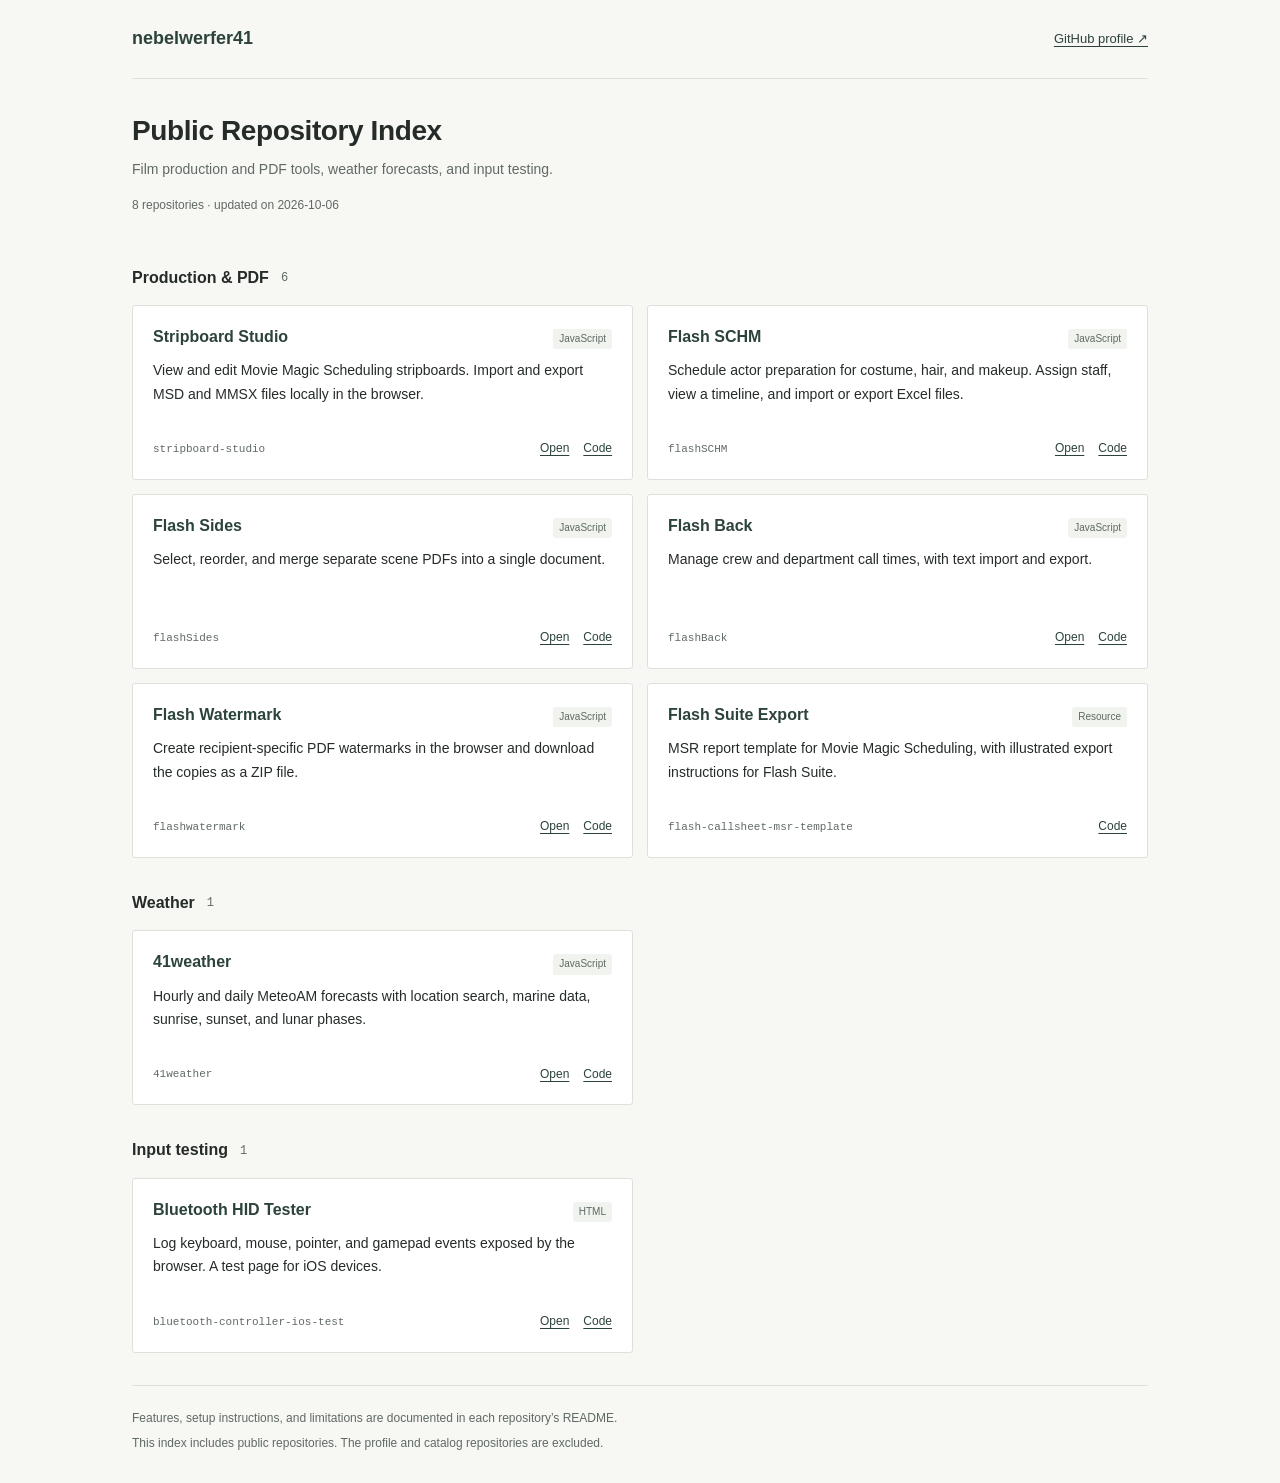
==== index.html @ 94940784 "Publish Public Repository Index with local refresh script" ====
<!doctype html>
<html lang="en"><head><meta charset="utf-8"><meta name="viewport" content="width=device-width, initial-scale=1"><title>nebelwerfer41 — Public Repository Index</title><meta name="description" content="Public repositories by nebelwerfer41, with descriptions and links to the source code."><link rel="icon" type="image/svg+xml" href="data:image/svg+xml,%3Csvg xmlns='http://www.w3.org/2000/svg' viewBox='0 0 64 64'%3E%3Crect width='64' height='64' rx='8' fill='%232c433b'/%3E%3Ctext x='32' y='44' text-anchor='middle' font-family='monospace' font-size='36' fill='white'%3E41%3C/text%3E%3C/svg%3E"><link rel="stylesheet" href="styles.css"></head><body><a class="skip" href="#catalog">Skip to catalog</a><div class="shell"><header><a class="brand" href="https://github.com/nebelwerfer41">nebelwerfer41</a><a href="https://github.com/nebelwerfer41?tab=repositories">GitHub profile ↗</a></header><main id="catalog"><div class="intro"><h1>Public Repository Index</h1><p>Film production and PDF tools, weather forecasts, and input testing.</p><p class="meta">8 repositories · updated on 2026-10-06</p></div><section id="group-1" aria-labelledby="heading-1"><h2 id="heading-1">Production &amp; PDF <span>6</span></h2><div class="grid"><article class="project"><div class="project-top"><h3><a href="https://github.com/nebelwerfer41/stripboard-studio">Stripboard Studio</a></h3><span class="type">JavaScript</span></div><p>View and edit Movie Magic Scheduling stripboards. Import and export MSD and MMSX files locally in the browser.</p><div class="project-bottom"><code>stripboard-studio</code><div class="links"><a href="https://nebelwerfer41.github.io/stripboard-studio/" aria-label="Open Stripboard Studio">Open</a><a href="https://github.com/nebelwerfer41/stripboard-studio" aria-label="Repository Stripboard Studio">Code</a></div></div></article><article class="project"><div class="project-top"><h3><a href="https://github.com/nebelwerfer41/flashSCHM">Flash SCHM</a></h3><span class="type">JavaScript</span></div><p>Schedule actor preparation for costume, hair, and makeup. Assign staff, view a timeline, and import or export Excel files.</p><div class="project-bottom"><code>flashSCHM</code><div class="links"><a href="https://nebelwerfer41.github.io/flashSCHM/" aria-label="Open Flash SCHM">Open</a><a href="https://github.com/nebelwerfer41/flashSCHM" aria-label="Repository Flash SCHM">Code</a></div></div></article><article class="project"><div class="project-top"><h3><a href="https://github.com/nebelwerfer41/flashSides">Flash Sides</a></h3><span class="type">JavaScript</span></div><p>Select, reorder, and merge separate scene PDFs into a single document.</p><div class="project-bottom"><code>flashSides</code><div class="links"><a href="https://nebelwerfer41.github.io/flashSides/" aria-label="Open Flash Sides">Open</a><a href="https://github.com/nebelwerfer41/flashSides" aria-label="Repository Flash Sides">Code</a></div></div></article><article class="project"><div class="project-top"><h3><a href="https://github.com/nebelwerfer41/flashBack">Flash Back</a></h3><span class="type">JavaScript</span></div><p>Manage crew and department call times, with text import and export.</p><div class="project-bottom"><code>flashBack</code><div class="links"><a href="https://nebelwerfer41.github.io/flashBack/" aria-label="Open Flash Back">Open</a><a href="https://github.com/nebelwerfer41/flashBack" aria-label="Repository Flash Back">Code</a></div></div></article><article class="project"><div class="project-top"><h3><a href="https://github.com/nebelwerfer41/flashwatermark">Flash Watermark</a></h3><span class="type">JavaScript</span></div><p>Create recipient-specific PDF watermarks in the browser and download the copies as a ZIP file.</p><div class="project-bottom"><code>flashwatermark</code><div class="links"><a href="https://nebelwerfer41.github.io/flashwatermark/" aria-label="Open Flash Watermark">Open</a><a href="https://github.com/nebelwerfer41/flashwatermark" aria-label="Repository Flash Watermark">Code</a></div></div></article><article class="project"><div class="project-top"><h3><a href="https://github.com/nebelwerfer41/flash-callsheet-msr-template">Flash Suite Export</a></h3><span class="type">Resource</span></div><p>MSR report template for Movie Magic Scheduling, with illustrated export instructions for Flash Suite.</p><div class="project-bottom"><code>flash-callsheet-msr-template</code><div class="links"><a href="https://github.com/nebelwerfer41/flash-callsheet-msr-template" aria-label="Repository Flash Suite Export">Code</a></div></div></article></div></section><section id="group-2" aria-labelledby="heading-2"><h2 id="heading-2">Weather <span>1</span></h2><div class="grid"><article class="project"><div class="project-top"><h3><a href="https://github.com/nebelwerfer41/41weather">41weather</a></h3><span class="type">JavaScript</span></div><p>Hourly and daily MeteoAM forecasts with location search, marine data, sunrise, sunset, and lunar phases.</p><div class="project-bottom"><code>41weather</code><div class="links"><a href="https://nebelwerfer41.github.io/41weather/" aria-label="Open 41weather">Open</a><a href="https://github.com/nebelwerfer41/41weather" aria-label="Repository 41weather">Code</a></div></div></article></div></section><section id="group-3" aria-labelledby="heading-3"><h2 id="heading-3">Input testing <span>1</span></h2><div class="grid"><article class="project"><div class="project-top"><h3><a href="https://github.com/nebelwerfer41/bluetooth-controller-ios-test">Bluetooth HID Tester</a></h3><span class="type">HTML</span></div><p>Log keyboard, mouse, pointer, and gamepad events exposed by the browser. A test page for iOS devices.</p><div class="project-bottom"><code>bluetooth-controller-ios-test</code><div class="links"><a href="https://nebelwerfer41.github.io/bluetooth-controller-ios-test/" aria-label="Open Bluetooth HID Tester">Open</a><a href="https://github.com/nebelwerfer41/bluetooth-controller-ios-test" aria-label="Repository Bluetooth HID Tester">Code</a></div></div></article></div></section></main><footer><p>Features, setup instructions, and limitations are documented in each repository’s README.</p><p>This index includes public repositories. The profile and catalog repositories are excluded.</p></footer></div></body></html>
---- styles.css ----
:root{color-scheme:light;--bg:#f7f7f4;--ink:#252b28;--muted:#606a64;--line:#dce1da;--accent:#2c433b}*{box-sizing:border-box}body{margin:0;background:var(--bg);color:var(--ink);font:14px/1.65 Tahoma,Verdana,sans-serif}a{color:var(--accent);text-underline-offset:3px}a:hover{text-decoration-thickness:2px}a:focus-visible{outline:2px solid var(--accent);outline-offset:4px}.shell{max-width:1080px;margin:auto;padding:0 32px}header{display:flex;justify-content:space-between;gap:20px;align-items:center;padding:24px 0;border-bottom:1px solid var(--line);font-size:13px}.brand{font-weight:700;font-size:18px;text-decoration:none}.intro{padding:34px 0 22px}h1{font-size:28px;font-weight:700;letter-spacing:-.4px;line-height:1.25;margin:0 0 10px}.intro p{margin:7px 0;max-width:760px;color:var(--muted)}.intro .meta{font-size:12px;margin-top:15px}section{margin:20px 0 32px}h2{font-size:16px;font-weight:700;display:flex;align-items:center;gap:12px;margin:0 0 14px}h2 span{font:12px ui-monospace,SFMono-Regular,monospace;color:var(--muted)}.grid{display:grid;grid-template-columns:repeat(2,minmax(0,1fr));gap:14px}.project{border:1px solid var(--line);border-radius:3px;padding:20px;background:#fff;display:flex;flex-direction:column;min-height:175px}.project-top{display:flex;gap:14px;justify-content:space-between;align-items:baseline}h3{font-size:16px;font-weight:700;line-height:1.35;margin:0}h3 a{text-decoration:none}.type{font-size:10px;color:var(--muted);text-align:right;white-space:nowrap;background:#f0f3ee;padding:2px 6px;border-radius:3px}.project p{font-size:14px;margin:10px 0 18px;line-height:1.65}.project-bottom{display:flex;align-items:center;justify-content:space-between;gap:14px;margin-top:auto}.project-bottom code{font:11px/1.5 ui-monospace,SFMono-Regular,monospace;color:var(--muted);overflow-wrap:anywhere}.links{display:flex;gap:14px;white-space:nowrap;font-size:12px}footer{border-top:1px solid var(--line);padding:18px 0 25px;color:var(--muted);font-size:12px}footer p{margin:5px 0}.skip{position:fixed;top:-80px;left:12px;z-index:5;padding:10px;background:var(--ink);color:white}.skip:focus{top:8px}@media(max-width:650px){.shell{padding:0 20px}.grid{grid-template-columns:1fr}.intro{padding:27px 0 12px}h1{font-size:27px}.project{min-height:155px;padding:17px}.project-top{align-items:start}.project-bottom{flex-wrap:wrap}.type{white-space:normal;max-width:90px}header{padding:18px 0}.brand{font-size:17px}}
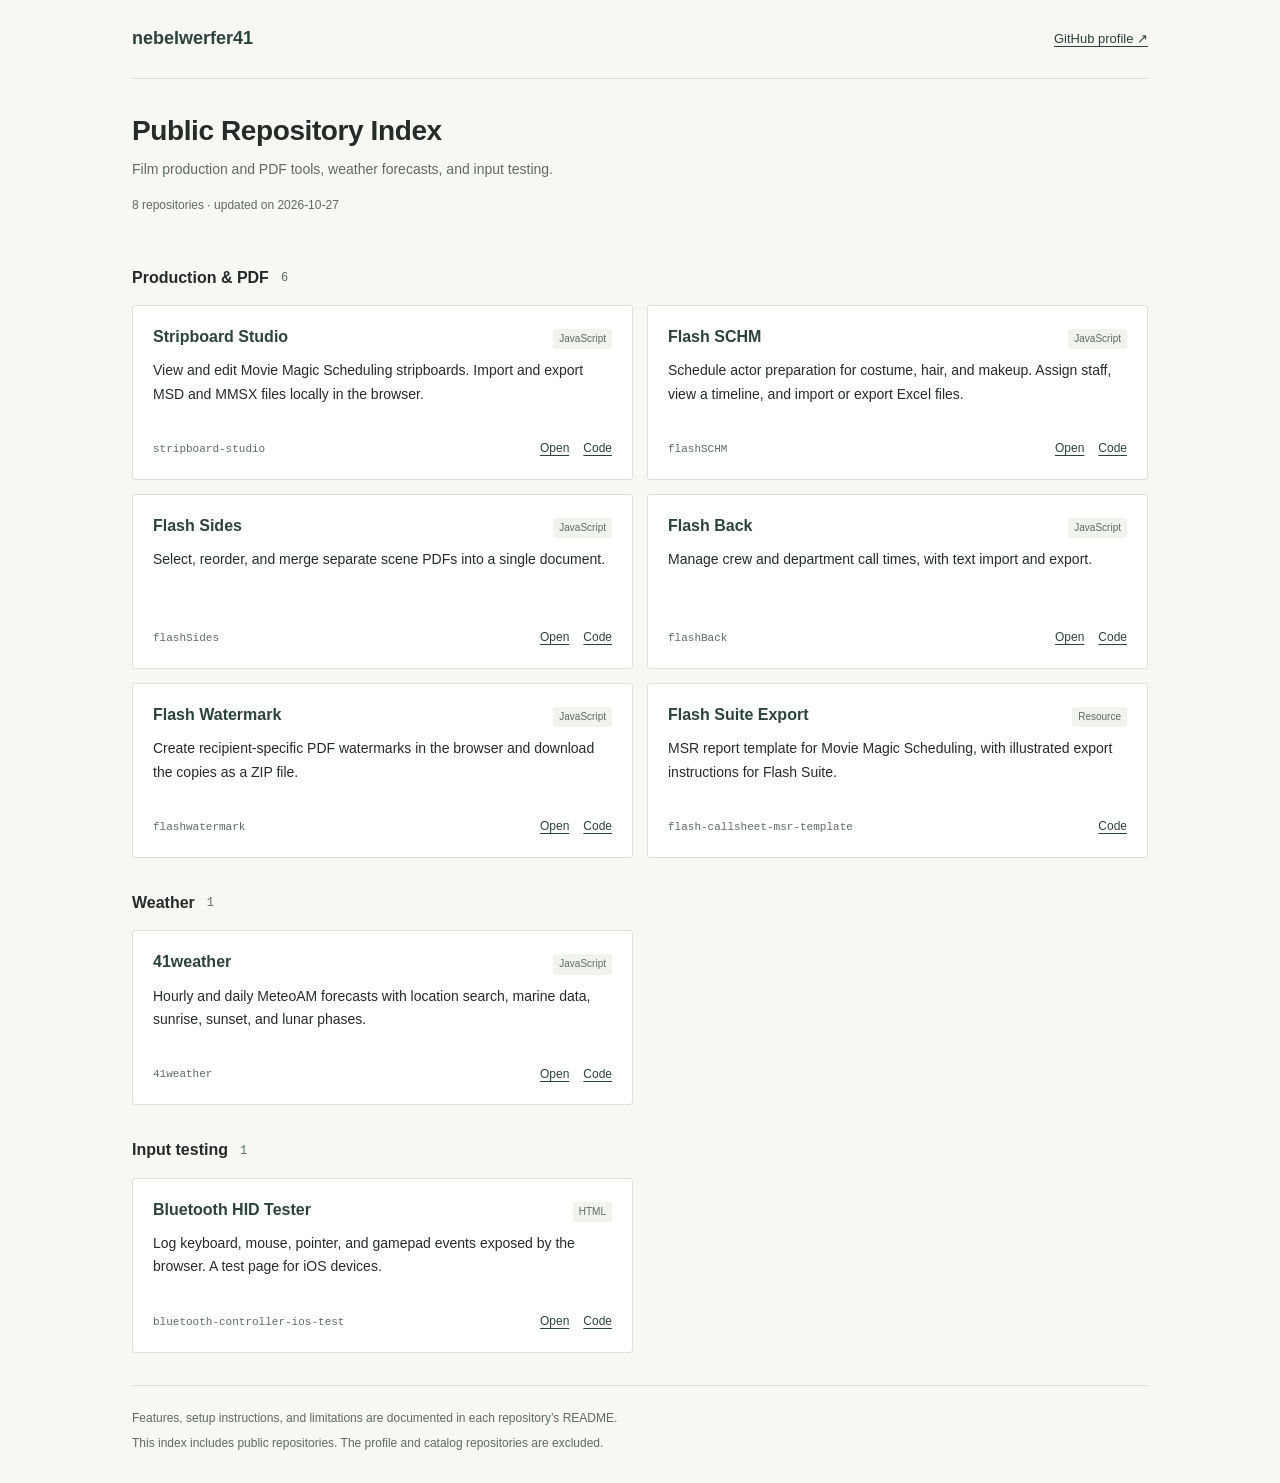
==== commit 8d4cbc88: "chore: update repository catalog" ====
--- a/index.html
+++ b/index.html
@@ -1,2 +1,2 @@
 <!doctype html>
-<html lang="en"><head><meta charset="utf-8"><meta name="viewport" content="width=device-width, initial-scale=1"><title>nebelwerfer41 — Public Repository Index</title><meta name="description" content="Public repositories by nebelwerfer41, with descriptions and links to the source code."><link rel="icon" type="image/svg+xml" href="data:image/svg+xml,%3Csvg xmlns='http://www.w3.org/2000/svg' viewBox='0 0 64 64'%3E%3Crect width='64' height='64' rx='8' fill='%232c433b'/%3E%3Ctext x='32' y='44' text-anchor='middle' font-family='monospace' font-size='36' fill='white'%3E41%3C/text%3E%3C/svg%3E"><link rel="stylesheet" href="styles.css"></head><body><a class="skip" href="#catalog">Skip to catalog</a><div class="shell"><header><a class="brand" href="https://github.com/nebelwerfer41">nebelwerfer41</a><a href="https://github.com/nebelwerfer41?tab=repositories">GitHub profile ↗</a></header><main id="catalog"><div class="intro"><h1>Public Repository Index</h1><p>Film production and PDF tools, weather forecasts, and input testing.</p><p class="meta">8 repositories · updated on 2026-10-06</p></div><section id="group-1" aria-labelledby="heading-1"><h2 id="heading-1">Production &amp; PDF <span>6</span></h2><div class="grid"><article class="project"><div class="project-top"><h3><a href="https://github.com/nebelwerfer41/stripboard-studio">Stripboard Studio</a></h3><span class="type">JavaScript</span></div><p>View and edit Movie Magic Scheduling stripboards. Import and export MSD and MMSX files locally in the browser.</p><div class="project-bottom"><code>stripboard-studio</code><div class="links"><a href="https://nebelwerfer41.github.io/stripboard-studio/" aria-label="Open Stripboard Studio">Open</a><a href="https://github.com/nebelwerfer41/stripboard-studio" aria-label="Repository Stripboard Studio">Code</a></div></div></article><article class="project"><div class="project-top"><h3><a href="https://github.com/nebelwerfer41/flashSCHM">Flash SCHM</a></h3><span class="type">JavaScript</span></div><p>Schedule actor preparation for costume, hair, and makeup. Assign staff, view a timeline, and import or export Excel files.</p><div class="project-bottom"><code>flashSCHM</code><div class="links"><a href="https://nebelwerfer41.github.io/flashSCHM/" aria-label="Open Flash SCHM">Open</a><a href="https://github.com/nebelwerfer41/flashSCHM" aria-label="Repository Flash SCHM">Code</a></div></div></article><article class="project"><div class="project-top"><h3><a href="https://github.com/nebelwerfer41/flashSides">Flash Sides</a></h3><span class="type">JavaScript</span></div><p>Select, reorder, and merge separate scene PDFs into a single document.</p><div class="project-bottom"><code>flashSides</code><div class="links"><a href="https://nebelwerfer41.github.io/flashSides/" aria-label="Open Flash Sides">Open</a><a href="https://github.com/nebelwerfer41/flashSides" aria-label="Repository Flash Sides">Code</a></div></div></article><article class="project"><div class="project-top"><h3><a href="https://github.com/nebelwerfer41/flashBack">Flash Back</a></h3><span class="type">JavaScript</span></div><p>Manage crew and department call times, with text import and export.</p><div class="project-bottom"><code>flashBack</code><div class="links"><a href="https://nebelwerfer41.github.io/flashBack/" aria-label="Open Flash Back">Open</a><a href="https://github.com/nebelwerfer41/flashBack" aria-label="Repository Flash Back">Code</a></div></div></article><article class="project"><div class="project-top"><h3><a href="https://github.com/nebelwerfer41/flashwatermark">Flash Watermark</a></h3><span class="type">JavaScript</span></div><p>Create recipient-specific PDF watermarks in the browser and download the copies as a ZIP file.</p><div class="project-bottom"><code>flashwatermark</code><div class="links"><a href="https://nebelwerfer41.github.io/flashwatermark/" aria-label="Open Flash Watermark">Open</a><a href="https://github.com/nebelwerfer41/flashwatermark" aria-label="Repository Flash Watermark">Code</a></div></div></article><article class="project"><div class="project-top"><h3><a href="https://github.com/nebelwerfer41/flash-callsheet-msr-template">Flash Suite Export</a></h3><span class="type">Resource</span></div><p>MSR report template for Movie Magic Scheduling, with illustrated export instructions for Flash Suite.</p><div class="project-bottom"><code>flash-callsheet-msr-template</code><div class="links"><a href="https://github.com/nebelwerfer41/flash-callsheet-msr-template" aria-label="Repository Flash Suite Export">Code</a></div></div></article></div></section><section id="group-2" aria-labelledby="heading-2"><h2 id="heading-2">Weather <span>1</span></h2><div class="grid"><article class="project"><div class="project-top"><h3><a href="https://github.com/nebelwerfer41/41weather">41weather</a></h3><span class="type">JavaScript</span></div><p>Hourly and daily MeteoAM forecasts with location search, marine data, sunrise, sunset, and lunar phases.</p><div class="project-bottom"><code>41weather</code><div class="links"><a href="https://nebelwerfer41.github.io/41weather/" aria-label="Open 41weather">Open</a><a href="https://github.com/nebelwerfer41/41weather" aria-label="Repository 41weather">Code</a></div></div></article></div></section><section id="group-3" aria-labelledby="heading-3"><h2 id="heading-3">Input testing <span>1</span></h2><div class="grid"><article class="project"><div class="project-top"><h3><a href="https://github.com/nebelwerfer41/bluetooth-controller-ios-test">Bluetooth HID Tester</a></h3><span class="type">HTML</span></div><p>Log keyboard, mouse, pointer, and gamepad events exposed by the browser. A test page for iOS devices.</p><div class="project-bottom"><code>bluetooth-controller-ios-test</code><div class="links"><a href="https://nebelwerfer41.github.io/bluetooth-controller-ios-test/" aria-label="Open Bluetooth HID Tester">Open</a><a href="https://github.com/nebelwerfer41/bluetooth-controller-ios-test" aria-label="Repository Bluetooth HID Tester">Code</a></div></div></article></div></section></main><footer><p>Features, setup instructions, and limitations are documented in each repository’s README.</p><p>This index includes public repositories. The profile and catalog repositories are excluded.</p></footer></div></body></html>
+<html lang="en"><head><meta charset="utf-8"><meta name="viewport" content="width=device-width, initial-scale=1"><title>nebelwerfer41 — Public Repository Index</title><meta name="description" content="Public repositories by nebelwerfer41, with descriptions and links to the source code."><link rel="icon" type="image/svg+xml" href="data:image/svg+xml,%3Csvg xmlns='http://www.w3.org/2000/svg' viewBox='0 0 64 64'%3E%3Crect width='64' height='64' rx='8' fill='%232c433b'/%3E%3Ctext x='32' y='44' text-anchor='middle' font-family='monospace' font-size='36' fill='white'%3E41%3C/text%3E%3C/svg%3E"><link rel="stylesheet" href="styles.css"></head><body><a class="skip" href="#catalog">Skip to catalog</a><div class="shell"><header><a class="brand" href="https://github.com/nebelwerfer41">nebelwerfer41</a><a href="https://github.com/nebelwerfer41?tab=repositories">GitHub profile ↗</a></header><main id="catalog"><div class="intro"><h1>Public Repository Index</h1><p>Film production and PDF tools, weather forecasts, and input testing.</p><p class="meta">8 repositories · updated on 2026-10-27</p></div><section id="group-1" aria-labelledby="heading-1"><h2 id="heading-1">Production &amp; PDF <span>6</span></h2><div class="grid"><article class="project"><div class="project-top"><h3><a href="https://github.com/nebelwerfer41/stripboard-studio">Stripboard Studio</a></h3><span class="type">JavaScript</span></div><p>View and edit Movie Magic Scheduling stripboards. Import and export MSD and MMSX files locally in the browser.</p><div class="project-bottom"><code>stripboard-studio</code><div class="links"><a href="https://nebelwerfer41.github.io/stripboard-studio/" aria-label="Open Stripboard Studio">Open</a><a href="https://github.com/nebelwerfer41/stripboard-studio" aria-label="Repository Stripboard Studio">Code</a></div></div></article><article class="project"><div class="project-top"><h3><a href="https://github.com/nebelwerfer41/flashSCHM">Flash SCHM</a></h3><span class="type">JavaScript</span></div><p>Schedule actor preparation for costume, hair, and makeup. Assign staff, view a timeline, and import or export Excel files.</p><div class="project-bottom"><code>flashSCHM</code><div class="links"><a href="https://nebelwerfer41.github.io/flashSCHM/" aria-label="Open Flash SCHM">Open</a><a href="https://github.com/nebelwerfer41/flashSCHM" aria-label="Repository Flash SCHM">Code</a></div></div></article><article class="project"><div class="project-top"><h3><a href="https://github.com/nebelwerfer41/flashSides">Flash Sides</a></h3><span class="type">JavaScript</span></div><p>Select, reorder, and merge separate scene PDFs into a single document.</p><div class="project-bottom"><code>flashSides</code><div class="links"><a href="https://nebelwerfer41.github.io/flashSides/" aria-label="Open Flash Sides">Open</a><a href="https://github.com/nebelwerfer41/flashSides" aria-label="Repository Flash Sides">Code</a></div></div></article><article class="project"><div class="project-top"><h3><a href="https://github.com/nebelwerfer41/flashBack">Flash Back</a></h3><span class="type">JavaScript</span></div><p>Manage crew and department call times, with text import and export.</p><div class="project-bottom"><code>flashBack</code><div class="links"><a href="https://nebelwerfer41.github.io/flashBack/" aria-label="Open Flash Back">Open</a><a href="https://github.com/nebelwerfer41/flashBack" aria-label="Repository Flash Back">Code</a></div></div></article><article class="project"><div class="project-top"><h3><a href="https://github.com/nebelwerfer41/flashwatermark">Flash Watermark</a></h3><span class="type">JavaScript</span></div><p>Create recipient-specific PDF watermarks in the browser and download the copies as a ZIP file.</p><div class="project-bottom"><code>flashwatermark</code><div class="links"><a href="https://nebelwerfer41.github.io/flashwatermark/" aria-label="Open Flash Watermark">Open</a><a href="https://github.com/nebelwerfer41/flashwatermark" aria-label="Repository Flash Watermark">Code</a></div></div></article><article class="project"><div class="project-top"><h3><a href="https://github.com/nebelwerfer41/flash-callsheet-msr-template">Flash Suite Export</a></h3><span class="type">Resource</span></div><p>MSR report template for Movie Magic Scheduling, with illustrated export instructions for Flash Suite.</p><div class="project-bottom"><code>flash-callsheet-msr-template</code><div class="links"><a href="https://github.com/nebelwerfer41/flash-callsheet-msr-template" aria-label="Repository Flash Suite Export">Code</a></div></div></article></div></section><section id="group-2" aria-labelledby="heading-2"><h2 id="heading-2">Weather <span>1</span></h2><div class="grid"><article class="project"><div class="project-top"><h3><a href="https://github.com/nebelwerfer41/41weather">41weather</a></h3><span class="type">JavaScript</span></div><p>Hourly and daily MeteoAM forecasts with location search, marine data, sunrise, sunset, and lunar phases.</p><div class="project-bottom"><code>41weather</code><div class="links"><a href="https://nebelwerfer41.github.io/41weather/" aria-label="Open 41weather">Open</a><a href="https://github.com/nebelwerfer41/41weather" aria-label="Repository 41weather">Code</a></div></div></article></div></section><section id="group-3" aria-labelledby="heading-3"><h2 id="heading-3">Input testing <span>1</span></h2><div class="grid"><article class="project"><div class="project-top"><h3><a href="https://github.com/nebelwerfer41/bluetooth-controller-ios-test">Bluetooth HID Tester</a></h3><span class="type">HTML</span></div><p>Log keyboard, mouse, pointer, and gamepad events exposed by the browser. A test page for iOS devices.</p><div class="project-bottom"><code>bluetooth-controller-ios-test</code><div class="links"><a href="https://nebelwerfer41.github.io/bluetooth-controller-ios-test/" aria-label="Open Bluetooth HID Tester">Open</a><a href="https://github.com/nebelwerfer41/bluetooth-controller-ios-test" aria-label="Repository Bluetooth HID Tester">Code</a></div></div></article></div></section></main><footer><p>Features, setup instructions, and limitations are documented in each repository’s README.</p><p>This index includes public repositories. The profile and catalog repositories are excluded.</p></footer></div></body></html>
